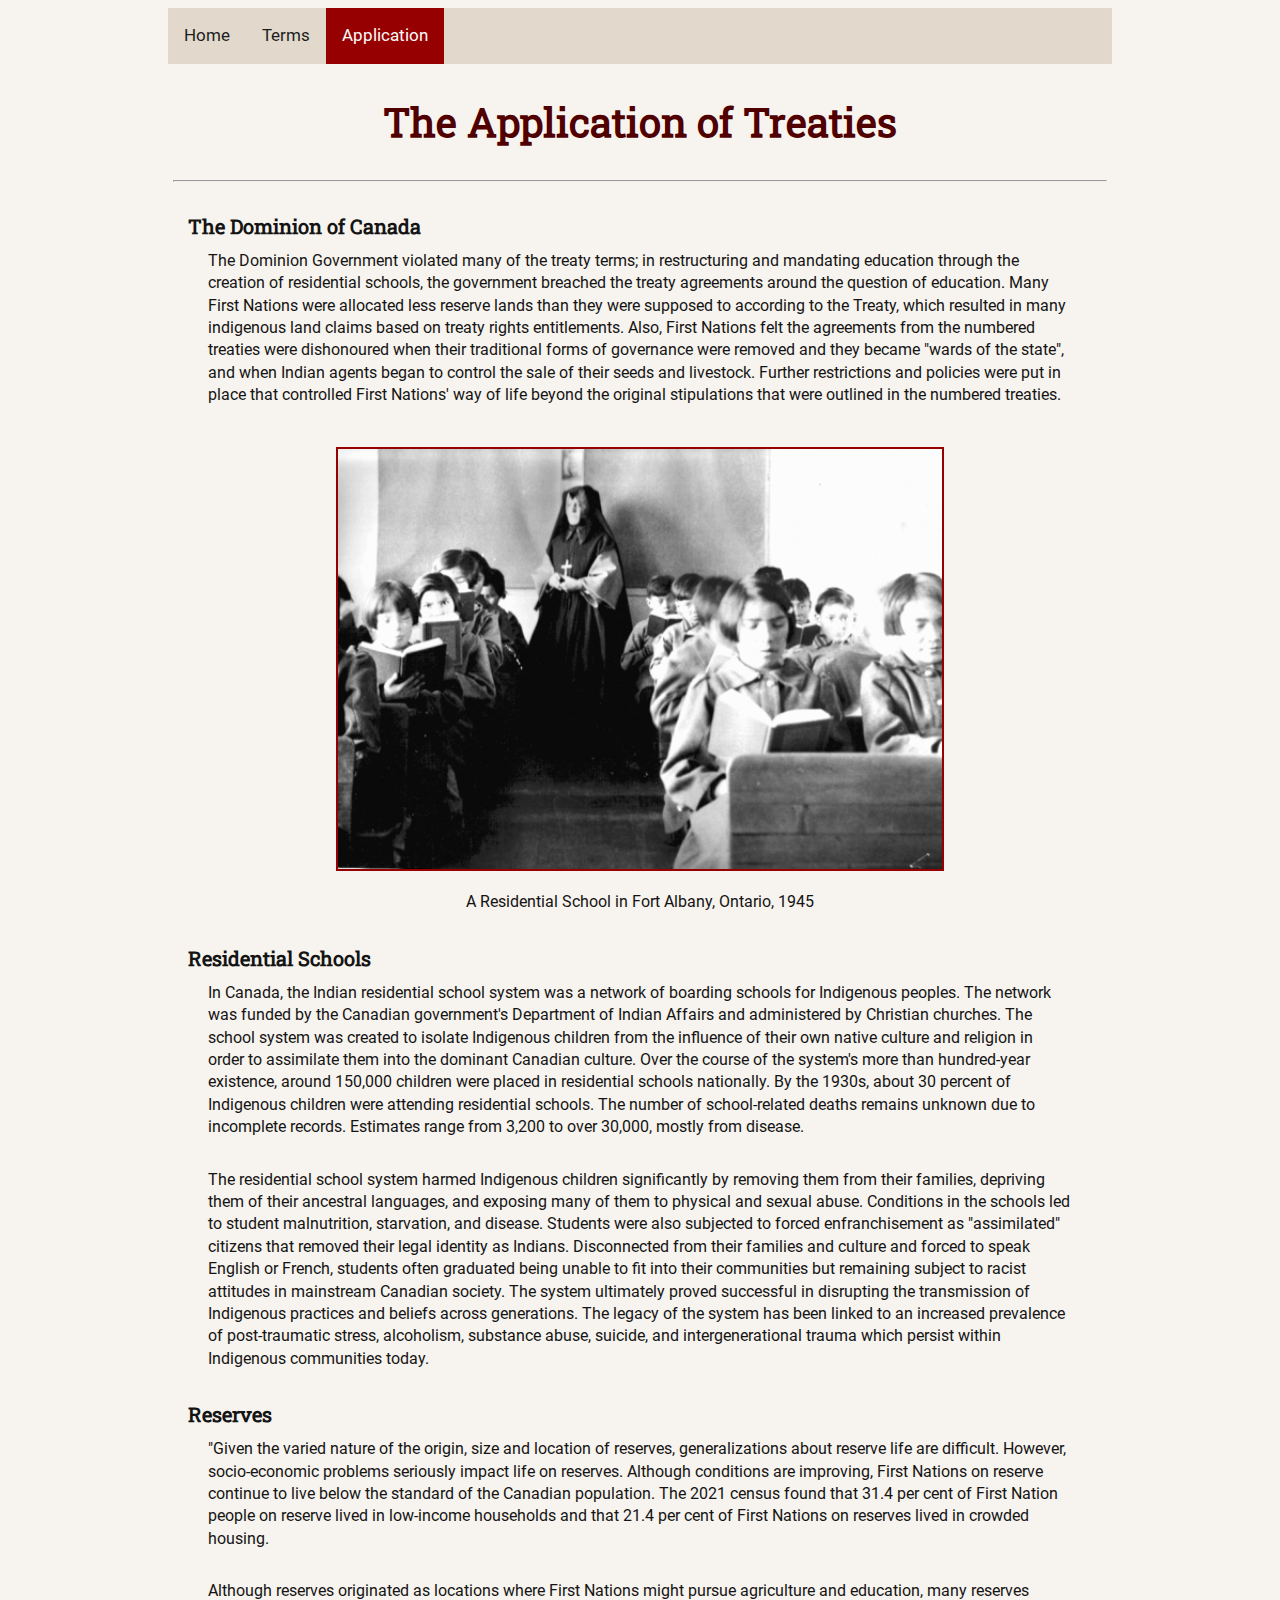
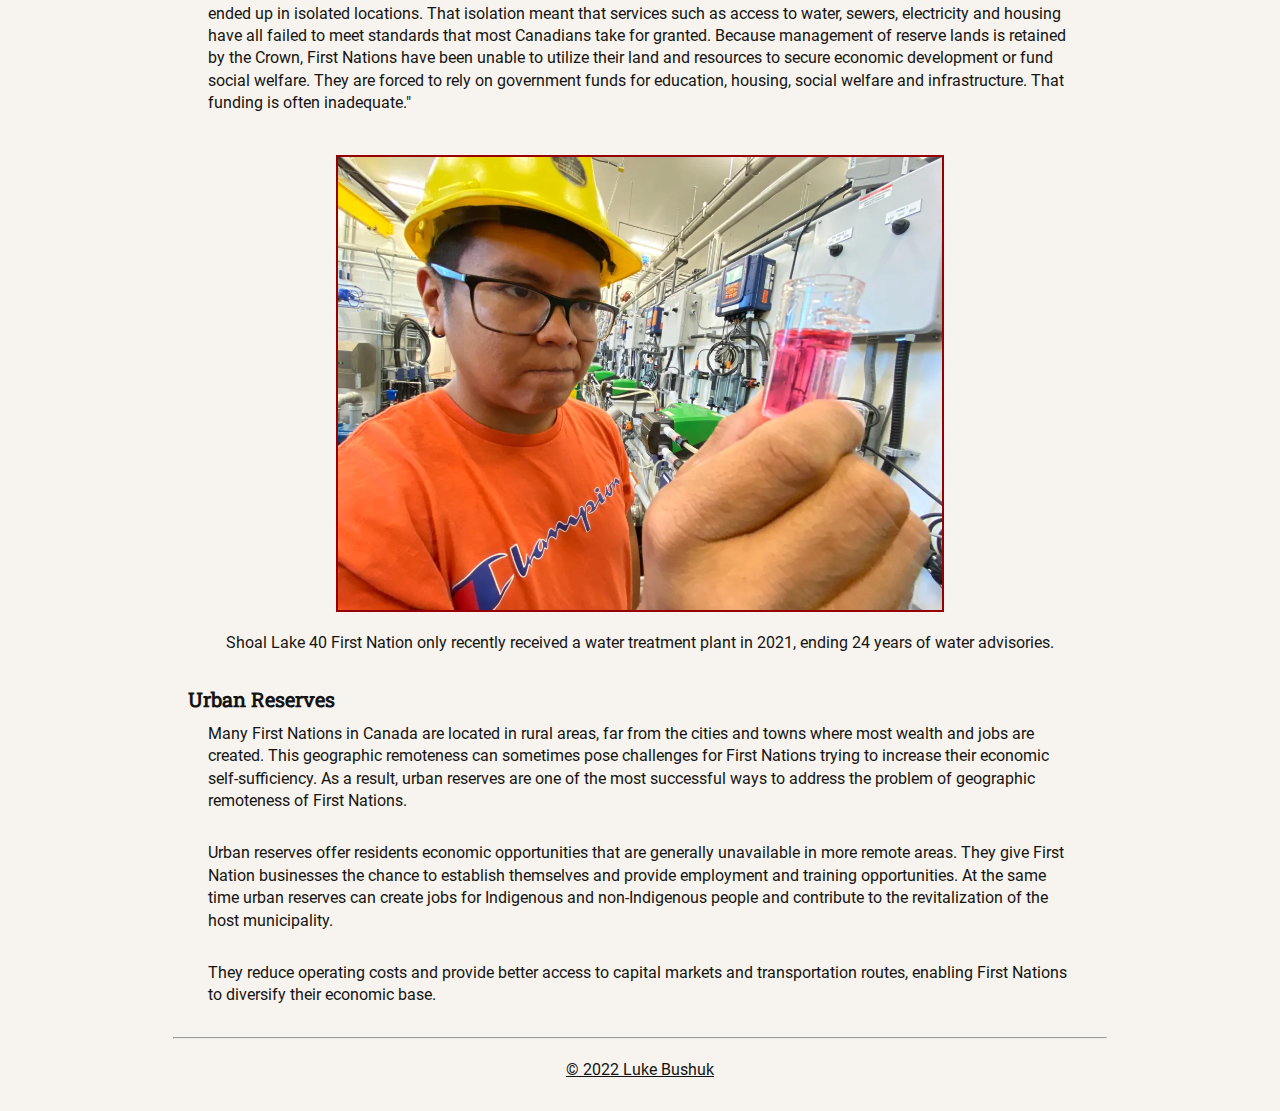
==== application.html @ 64973f4d "Additions and renaming page" ====
<!-- 
  Name: Luke Bushuk
  Course: Software Development 20S
  Teacher: Mr. Hardman
  School: PTEC
  Date Last Modified: Sunday, Dec  18, 2022
-->

<!DOCTYPE html>
<html lang="en">
  <head>
    <meta charset="UTF-8" />
    <meta http-equiv="X-UA-Compatible" content="IE=edge" />
    <meta name="viewport" content="width=device-width, initial-scale=1.0" />
    <link rel="stylesheet" href="/stylesheet/main.css" />
    <title>Treaty 6</title>
    <style></style>
  </head>
  <body>
    <header>
      <nav id="top-nav">
        <ul>
          <li><a href="index.html">Home</a></li>
          <li><a href="terms.html">Terms</a></li>
          <li><a id="active" href="application.html">Application</a></li>
        </ul>
      </nav>
      <h1>The Application of Treaties</h1>
      <hr />
    </header>
    <main>
      <section>
        <h2>The Dominion of Canada</h2>
        <p>
          The Dominion Government violated many of the treaty terms; in
          restructuring and mandating education through the creation of
          residential schools, the government breached the treaty agreements
          around the question of education. Many First Nations were allocated
          less reserve lands than they were supposed to according to the Treaty,
          which resulted in many indigenous land claims based on treaty rights
          entitlements. Also, First Nations felt the agreements from the
          numbered treaties were dishonoured when their traditional forms of
          governance were removed and they became "wards of the state", and when
          Indian agents began to control the sale of their seeds and livestock.
          Further restrictions and policies were put in place that controlled
          First Nations' way of life beyond the original stipulations that were
          outlined in the numbered treaties.
        </p>
      </section>
      <section>
        <figure>
          <img
            class="center-image"
            src="/media/residential-school-students.jpg"
            alt="Indiginous children reading in a classroom" />
          <figcaption>
            A Residential School in Fort Albany, Ontario, 1945
          </figcaption>
        </figure>
        <h2>Residential Schools</h2>
        <p>
          In Canada, the Indian residential school system was a network of
          boarding schools for Indigenous peoples. The network was funded by the
          Canadian government's Department of Indian Affairs and administered by
          Christian churches. The school system was created to isolate
          Indigenous children from the influence of their own native culture and
          religion in order to assimilate them into the dominant Canadian
          culture. Over the course of the system's more than hundred-year
          existence, around 150,000 children were placed in residential schools
          nationally. By the 1930s, about 30 percent of Indigenous children were
          attending residential schools. The number of school-related deaths
          remains unknown due to incomplete records. Estimates range from 3,200
          to over 30,000, mostly from disease.
        </p>
        <p>
          The residential school system harmed Indigenous children significantly
          by removing them from their families, depriving them of their
          ancestral languages, and exposing many of them to physical and sexual
          abuse. Conditions in the schools led to student malnutrition,
          starvation, and disease. Students were also subjected to forced
          enfranchisement as "assimilated" citizens that removed their legal
          identity as Indians. Disconnected from their families and culture and
          forced to speak English or French, students often graduated being
          unable to fit into their communities but remaining subject to racist
          attitudes in mainstream Canadian society. The system ultimately proved
          successful in disrupting the transmission of Indigenous practices and
          beliefs across generations. The legacy of the system has been linked
          to an increased prevalence of post-traumatic stress, alcoholism,
          substance abuse, suicide, and intergenerational trauma which persist
          within Indigenous communities today.
        </p>
      </section>
      <section>
        <h2>Reserves</h2>
        <p>
          "Given the varied nature of the origin, size and location of reserves,
          generalizations about reserve life are difficult. However,
          socio-economic problems seriously impact life on reserves. Although
          conditions are improving, First Nations on reserve continue to live
          below the standard of the Canadian population. The 2021 census found
          that 31.4 per cent of First Nation people on reserve lived in
          low-income households and that 21.4 per cent of First Nations on
          reserves lived in crowded housing.
        </p>
        <p>
          Although reserves originated as locations where First Nations might
          pursue agriculture and education, many reserves ended up in isolated
          locations. That isolation meant that services such as access to water,
          sewers, electricity and housing have all failed to meet standards that
          most Canadians take for granted. Because management of reserve lands
          is retained by the Crown, First Nations have been unable to utilize
          their land and resources to secure economic development or fund social
          welfare. They are forced to rely on government funds for education,
          housing, social welfare and infrastructure. That funding is often
          inadequate."
        </p>
        <figure>
          <img
            class="center-image"
            src="/media/shoal-lake-40.webp"
            alt="A water treatment plant operator testing the water for chlorine." />
          <figcaption>
            Shoal Lake 40 First Nation only recently received a water treatment
            plant in 2021, ending 24 years of water advisories.
          </figcaption>
        </figure>
      </section>
      <section>
        <h2>Urban Reserves</h2>
        <p>
          Many First Nations in Canada are located in rural areas, far from the
          cities and towns where most wealth and jobs are created. This
          geographic remoteness can sometimes pose challenges for First Nations
          trying to increase their economic self-sufficiency. As a result, urban
          reserves are one of the most successful ways to address the problem of
          geographic remoteness of First Nations.
        </p>
        <p>
          Urban reserves offer residents economic opportunities that are
          generally unavailable in more remote areas. They give First Nation
          businesses the chance to establish themselves and provide employment
          and training opportunities. At the same time urban reserves can create
          jobs for Indigenous and non-Indigenous people and contribute to the
          revitalization of the host municipality.
        </p>
        <p>
          They reduce operating costs and provide better access to capital
          markets and transportation routes, enabling First Nations to diversify
          their economic base.
        </p>
      </section>
    </main>
    <footer>
      <hr />
      <p><u>&#169; 2022 Luke Bushuk</u></p>
    </footer>
  </body>
</html>
---- stylesheet/main.css ----
/* 
  Explainations:
    Colour: 
      My primary colour is a dark maroon. It is used for <h1> headings, as well as borders and horizontal rules.
      My secondary colour is a lighter maroon-ish colour. It is used for the active page on my nav bar.
      This is a monochromatic colour scheme.
    Colour psychology:
      The article given did not contain maroon, so I used this website instead: https://www.colorpsychology.org/maroon/
      I used maroon (dark red-brownish) because it represents feelings of warmth, strength, and courage. It is also a colour often used by 
      indiginous peoples for traditional clothing and art. It is also a part of the medicine wheel. These connections with 
      indiginous people, as well as the colour psychology of warmth, strength, and courage, is why I picked it.
    Typography: 
      I used a combination of serif and sans-serif fonts. A modern serif font is used for headings and a sans-serif font is
      used for paragraphs and other text. This provides a clear visual hierarchy. It also combines the trustworthy and reliable
      look of the serif font, with the youthful and accessible appearence of a sans-serif font.
    Other notes:
      The map on index.html page may look like colour is the only way used to represent information, but the borders of the treaties
      are clear, even without any colour.
*/


/* 
  "This will style all elements to have line-height
  of 140% of the font size of the element"
  - Mr. Hardman
*/
* {
  line-height: 140%;
}

/* 
  max-width; sets the maximum width of content on the website (fixed width layout) 
  margin: auto; centers all content by splitting space equally between right and left sides
  font-size 62.5%; "sets the font size of the root element to 62.5% of the default font size for the browser" - Mr. Hardman
*/
html {
  max-width: 960px;
  margin: auto;
  font-size: 62.5%;
}

/*
  This section styles all elements in the body of the website (everything)
    background-color: changes the background colour to an off-white for the website 
    color: changes the font colour to a neutral near-black
    font-size: 1.6rem; sets the font size to 1.6 times the root font size, or 16px
*/
body {
  background-color: #f7f3ee;
  color: #141414;
  font-size: 1.6rem;
}

/* 
  importing two typefaces from truetype files 
    source: https://www.geeksforgeeks.org/how-to-include-a-font-ttf-using-css/

    font-family specifies the name of the imported typeface
    src: url( ) specifies the path of the .ttf file
*/
@font-face {
  font-family: roboto-slab-light;
  src: url(/typeface/roboto-slab/roboto-slab-regular.ttf);
}
@font-face {
  font-family: roboto-regular;
  src: url(/typeface/roboto/roboto-regular.ttf);
}

/* 
  style for top navigation menu
    source: https://www.w3schools.com/Css/css_navbar.asp 
    background-color: ; sets the background colour for the nav bar
    overflow: hidden; "prevents navigation bar from collapsing when it has floated children." - Stackoverflow user hungerstar
      https://stackoverflow.com/questions/43007817/why-do-i-have-to-add-overflowhidden-to-make-the-navigation-bar-visible-on-the
*/
#top-nav {
  background-color: #e2d9cc;
  overflow: hidden;
}
/* 
  list-style-type: none; makes it so it displays no bullet points 
  margin: 0; padding: 0; sets margin and padding to 0 for no extra spacing
    margin is spacing on the outside of the element's border
    padding is spacing between the border and the content itself
*/
nav ul {
  list-style-type: none;
  margin: 0;
  padding: 0;
}

/* 
  float: left; floats nav links left
  color: #1d1d1d; sets the font color to a near black 
  padding: 16px; adds padding around the text to increase the button size
  text-decoration: none; removes the underline on links
  font-size: 1.7rem; set font size to 1.7 times the default (root) font size, or 17px
  font-family: roboto-regular, sans serif; set typeface to roboto-regular with sans serif as a fallback
*/
#top-nav a {
  float: left;
  color: #1d1d1d;
  padding: 16px;
  text-decoration: none;
  font-size: 1.7rem;
  font-family: roboto-regular, sans-serif;
}
/* 
  Change the colour of links on hover
    a:hover, a:focus, changes the colour of nav links while hovering over them, or focusing on them (using tab key)
    background-color; changes the background colour of the nav links while hovering or focusing
*/
#top-nav a:hover,
#top-nav a:focus {
  background-color: #bdbdbd;
}
/* 
  Add a colour to the active/current link
    background-color: changes the colour of the nav link with the #active ID. This changes the colour of the nav link for the current page
    color: changes the text color to be more readable with the new background colour
*/
#top-nav a#active {
  background-color: #970000;
  color: #fafafa;
}
/* end of navigation menu styling */

/* 
  This section styles the page headers
    color: changes font colour to my primary colour, dark maroon
    text-align: center; centers the heading
    margin: 30px; adds a margin around the heading of 30px
    font-size: 4rem; sets the font size to 4x the root font size, or 40px
    font-family: roboto-slab-light, serif; 
      sets the font for the heading as my imported font, roboto-slab-light, 
      with the default serif font as a fallback
*/
h1 {
  color: #500000;
  text-align: center;
  margin: 30px;
  font-size: 4rem;
  font-family: roboto-slab-light, serif;
}

/* 
  This section styles the section headers (<h2>)
    margin: 30px 20px 10px 20px; sets the margin to 30px, 20px, or 10px, depending on the side of the element.
      listing multiple values will set the margin from the start, going clockwise. top: 30, right: 20, bottom: 10, etc.
    font-size: 2rem; sets the font size to 2x the root font size, or 20px
    font-family: roboto-slab-light, serif;
      sets the font for the heading as my imported font, roboto-slab-light, with the default serif font as a fallback
*/
h2 {
  margin: 30px 20px 10px 20px;
  font-size: 2rem;
  font-family: roboto-slab-light, serif;
}

/*
  Styles all horizontal rules present on my webpage
    color: #911f27; sets the colour of the <hr> to my secondary colour, light maroon
    margin: 5px; adds 5px of margin around the <hr>
*/
hr {
  color: #970000;
  margin: 5px;
}

/* 
  Styles all paragraphs on my website 
    margin: sets the margin around the paragraph. it goes through the values clockwise starting from the top
    font-size: sets the size of the paragraph font to be 1.6 times the root font size, or 16px.
    font-family: sets the font to roboto-regular (imported font), with the default sans-serif font as a fallback 
*/
p {
  margin: 5px 40px 30px 40px;
  font-size: 1.6rem;
  font-family: roboto-regular, sans-serif;
}

/* 
  Styles the right image class. **I currently only use this once, but I 
  plan to use it more in the future, so I made it a class instead of an ID**

    float: right - floats (or moves) an image to the right of the page
    margin - sets the margin around the image, starts at the top and goes clockwise
    border - sets the size, style, and colour for the border around the image. The colour is my secondary colour
*/
.right-image {
  float: right;
  margin: 10px 20px 10px 20px;
  border: 2px solid #970000;
}

/* 
  Styles the center-image class. This is used to place an image in the center of a page
    display: block; - sets the image to be a block element enstead of an inline element.
    margin - sets the margin around the image, starts at the top and goes clockwise. 
    auto gives equal margin on left and right sides, meaning that the image is centered.
    width: 80% - sets the width of the image to be 80% of the total page width
    border - sets the size, style, and colour for the border around the image. The colour is my secondary colour
*/
.center-image {
  display: block;
  margin: 40px auto 20px auto;
  width: 70%;
  border: 2px solid #970000;
}

/* 
  Styles all figcaptions that I use.
    text-align: center - self explanitory. Aligns text to the center of the page
    font-size: 1.6rem - sets the font size to 1.6 times the root font size, or 16px
    font-family: sets the font to roboto-regular (imported font), with the default sans serif font as a fallback 
*/
figcaption {
  text-align: center;
  font-size: 1.6rem;
  font-family: roboto-regular, sans-serif;
}

/* 
  Styles all paragraphs located in the footer
    margin-top: 20px; - Adds margin between the paragraph and the <hr> that comes above it
    text-align: center; - aligns the text to the center of the page 
*/
footer p {
  margin-top: 20px;
  text-align: center;
}

/* 
  Styles content with the class of source. This is used on the "Terms" page with anchors.
  It will style both links that have been visited, and those which have not.
    color: #525252; - sets the text colour of the links to be grey.
*/
.source,
.source :visited {
  color: #525252;
}
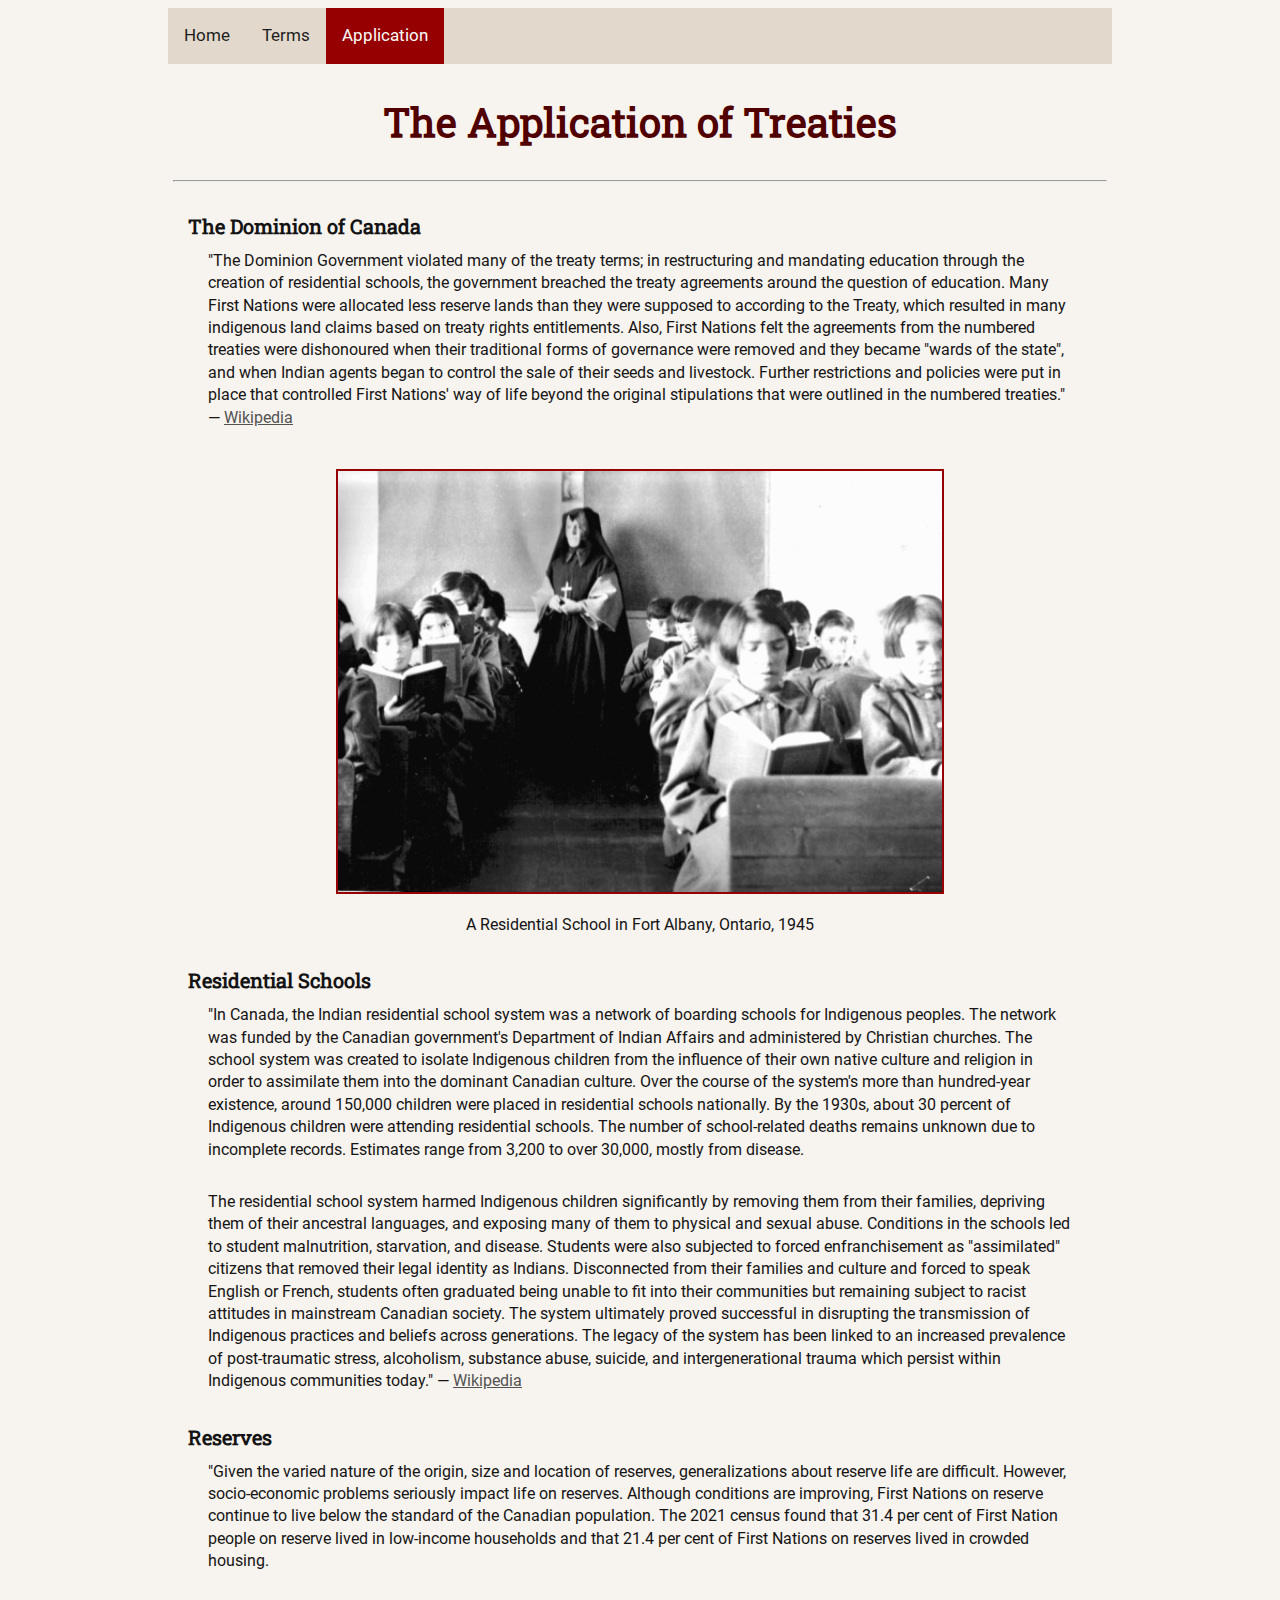
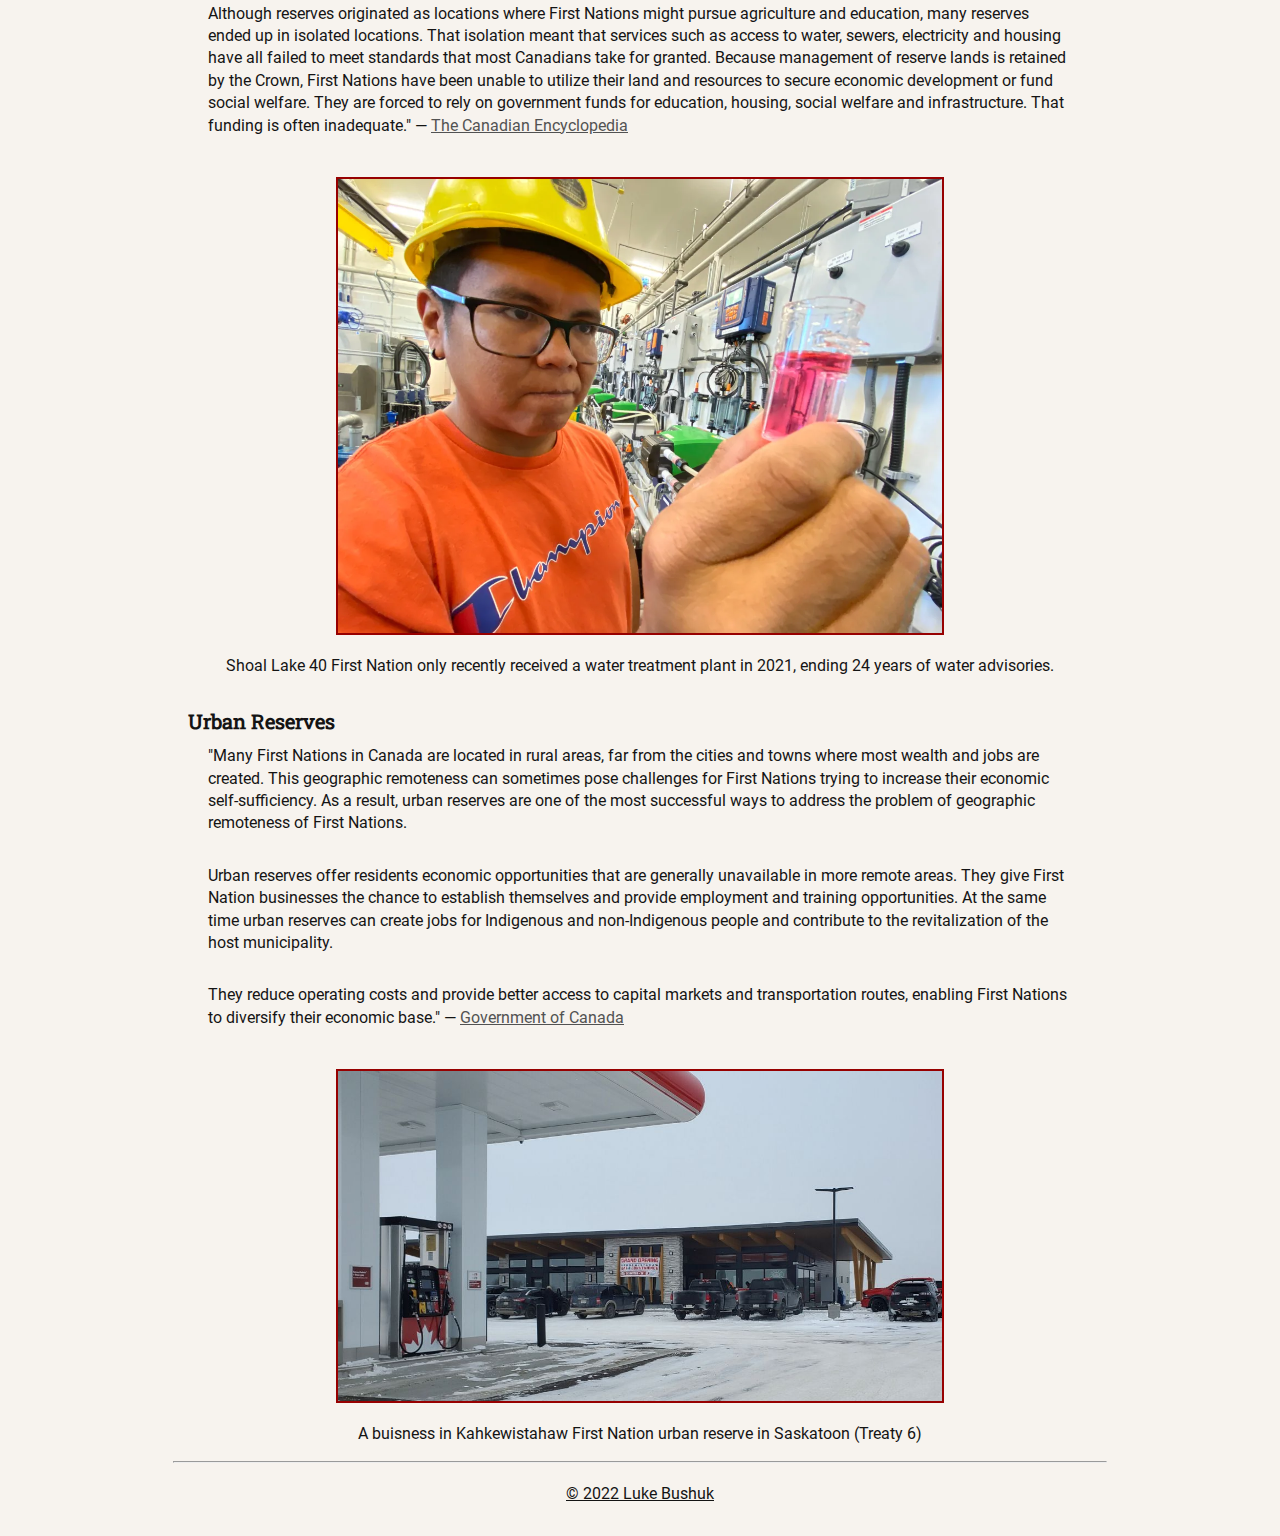
==== commit 5b98a069: "changes" ====
--- a/application.html
+++ b/application.html
@@ -32,7 +32,7 @@
       <section>
         <h2>The Dominion of Canada</h2>
         <p>
-          The Dominion Government violated many of the treaty terms; in
+          "The Dominion Government violated many of the treaty terms; in
           restructuring and mandating education through the creation of
           residential schools, the government breached the treaty agreements
           around the question of education. Many First Nations were allocated
@@ -44,7 +44,12 @@
           Indian agents began to control the sale of their seeds and livestock.
           Further restrictions and policies were put in place that controlled
           First Nations' way of life beyond the original stipulations that were
-          outlined in the numbered treaties.
+          outlined in the numbered treaties." &#8212;
+          <a
+            class="source"
+            href="https://en.wikipedia.org/wiki/Numbered_Treaties">
+            Wikipedia
+          </a>
         </p>
       </section>
       <section>
@@ -59,7 +64,7 @@
         </figure>
         <h2>Residential Schools</h2>
         <p>
-          In Canada, the Indian residential school system was a network of
+          "In Canada, the Indian residential school system was a network of
           boarding schools for Indigenous peoples. The network was funded by the
           Canadian government's Department of Indian Affairs and administered by
           Christian churches. The school system was created to isolate
@@ -87,7 +92,12 @@
           beliefs across generations. The legacy of the system has been linked
           to an increased prevalence of post-traumatic stress, alcoholism,
           substance abuse, suicide, and intergenerational trauma which persist
-          within Indigenous communities today.
+          within Indigenous communities today." &#8212;
+          <a
+            class="source"
+            href="https://en.wikipedia.org/wiki/Canadian_Indian_residential_school_system">
+            Wikipedia
+          </a>
         </p>
       </section>
       <section>
@@ -112,7 +122,12 @@
           their land and resources to secure economic development or fund social
           welfare. They are forced to rely on government funds for education,
           housing, social welfare and infrastructure. That funding is often
-          inadequate."
+          inadequate." &#8212;
+          <a
+            class="source"
+            href="https://www.thecanadianencyclopedia.ca/en/article/aboriginal-reserves">
+            The Canadian Encyclopedia
+          </a>
         </p>
         <figure>
           <img
@@ -128,7 +143,7 @@
       <section>
         <h2>Urban Reserves</h2>
         <p>
-          Many First Nations in Canada are located in rural areas, far from the
+          "Many First Nations in Canada are located in rural areas, far from the
           cities and towns where most wealth and jobs are created. This
           geographic remoteness can sometimes pose challenges for First Nations
           trying to increase their economic self-sufficiency. As a result, urban
@@ -146,8 +161,22 @@
         <p>
           They reduce operating costs and provide better access to capital
           markets and transportation routes, enabling First Nations to diversify
-          their economic base.
+          their economic base." &#8212;
+          <a
+            class="source"
+            href="https://sac-isc.gc.ca/eng/1100100016331/1611939200241">
+            Government of Canada
+          </a>
         </p>
+        <figure>
+          <img
+            class="center-image"
+            src="/media/kahkewistahaw-gas-station.jpg"
+            alt="A gas station with a modern building behind it" />
+          <figcaption>
+            A buisness in Kahkewistahaw First Nation urban reserve in Saskatoon (Treaty 6)
+          </figcaption>
+        </figure>
       </section>
     </main>
     <footer>
